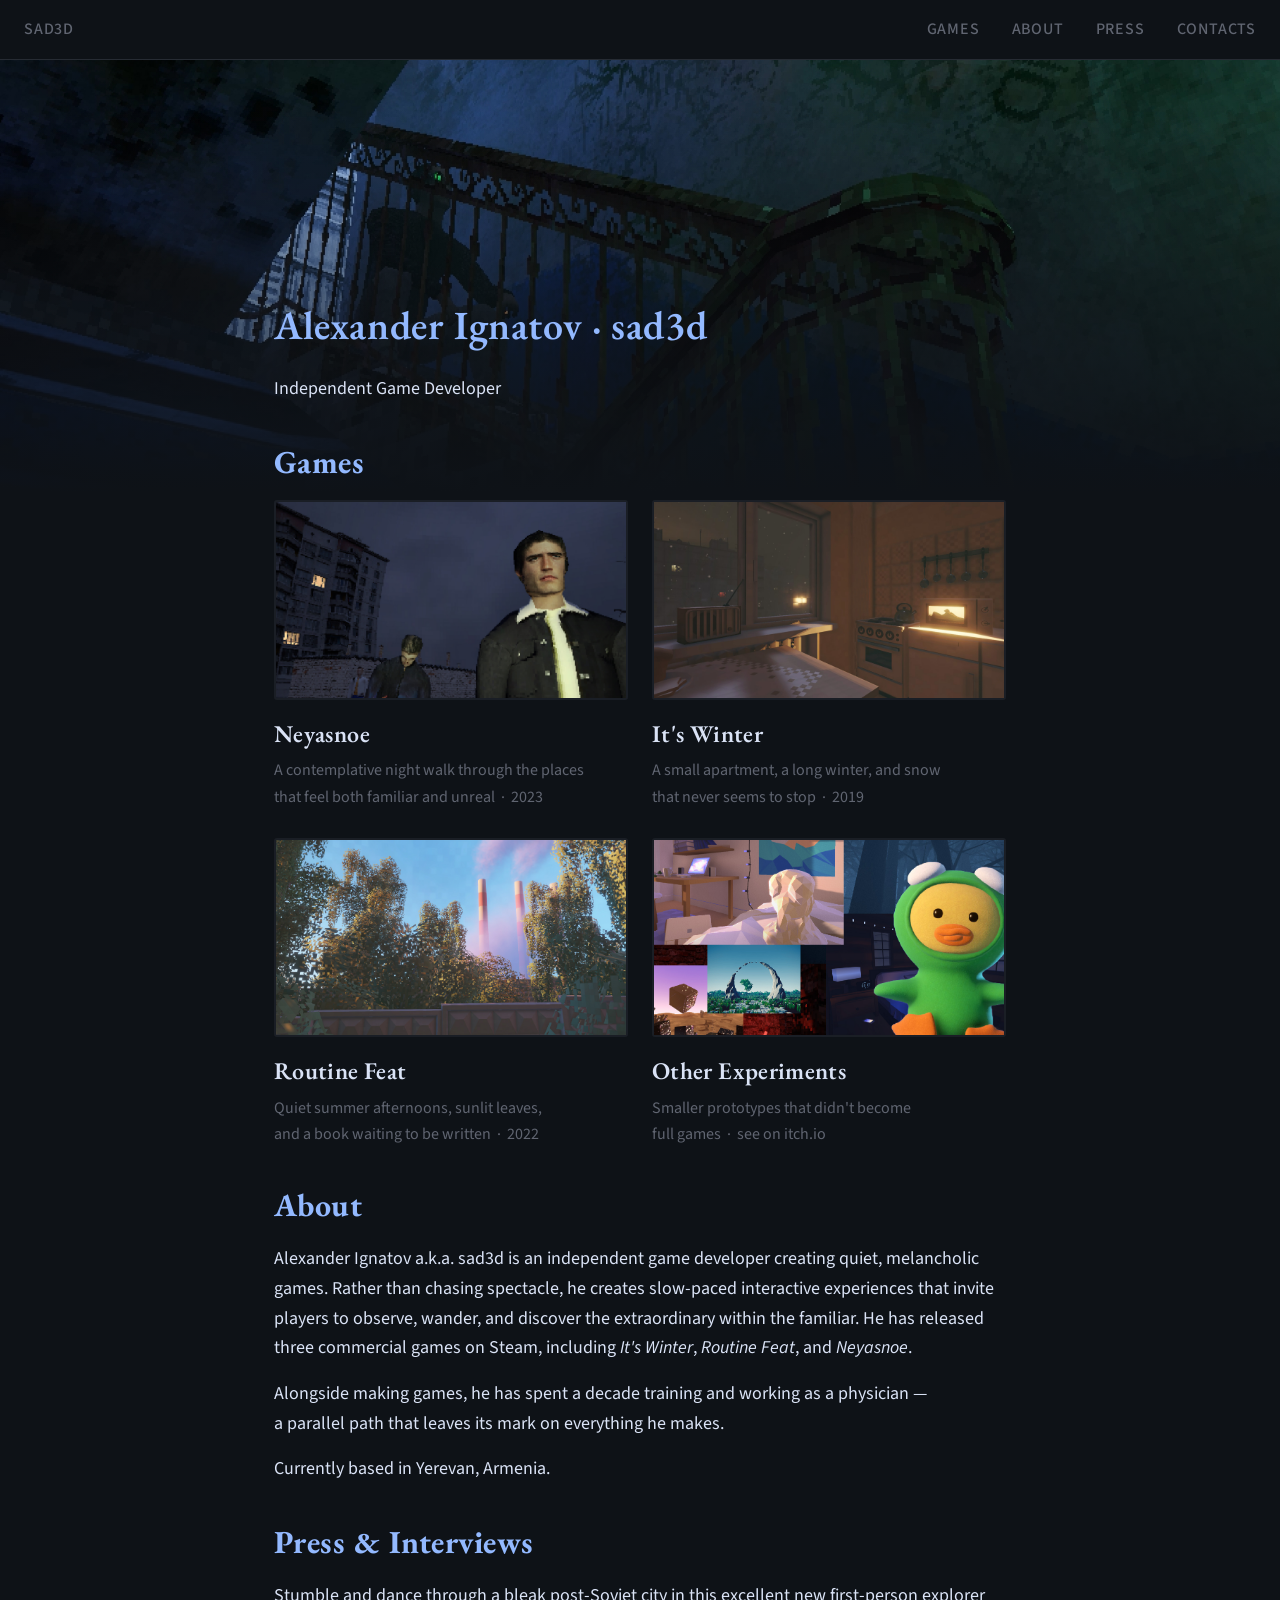
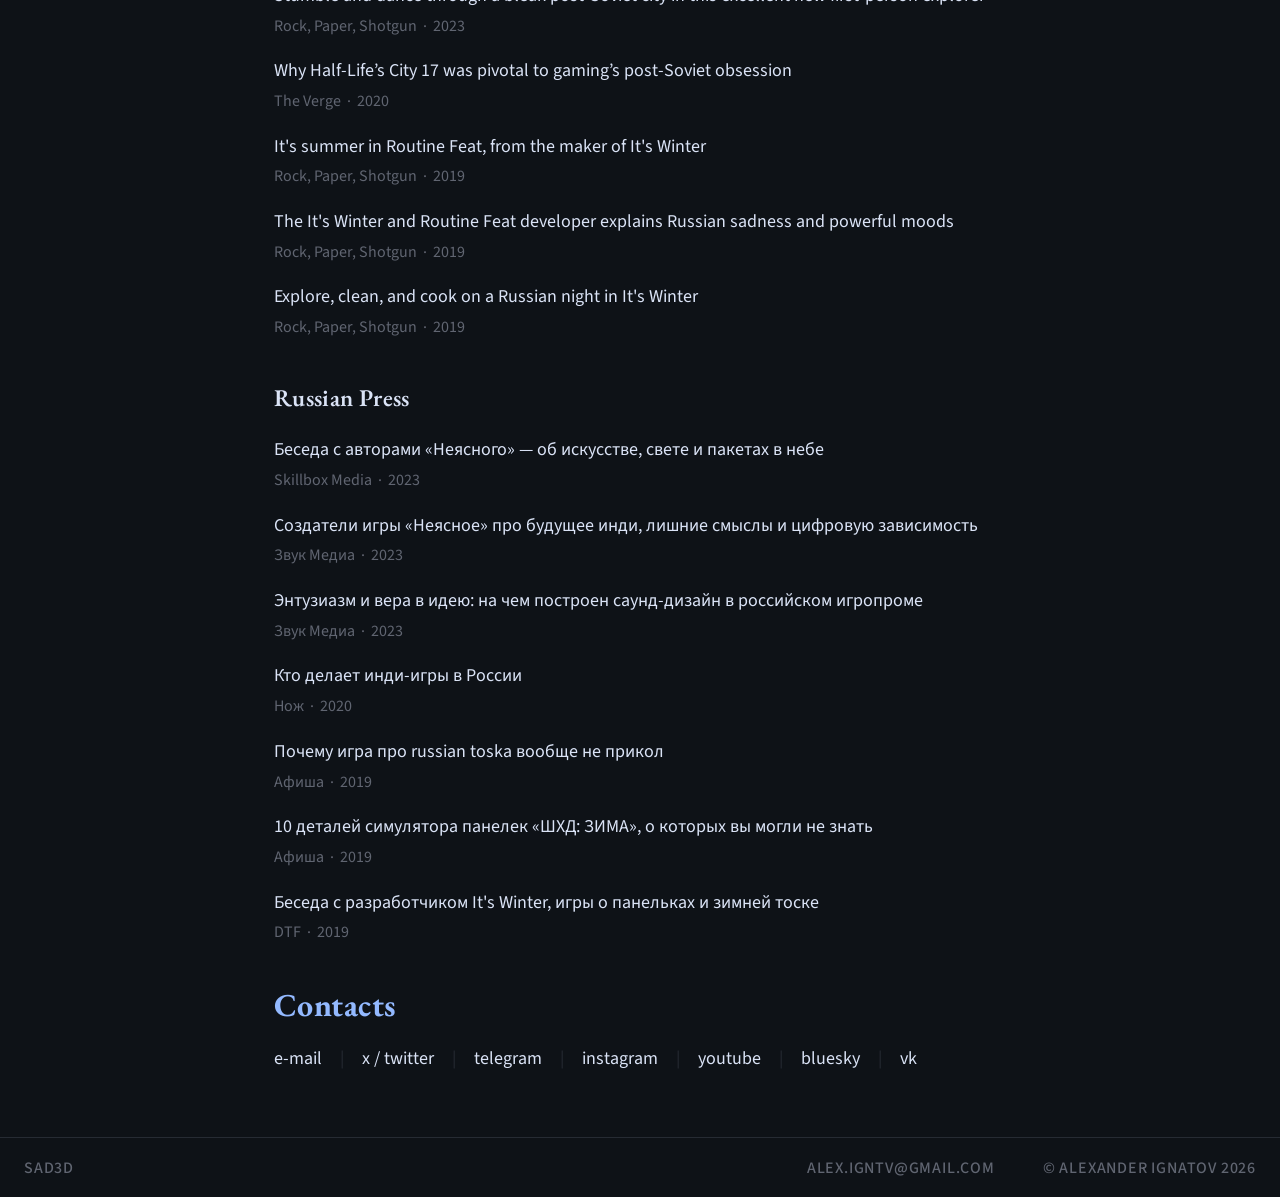
==== index.html @ 2f280f44 "more meta" ====
<!DOCTYPE html>
<html lang="en">
<head>

<meta charset="UTF-8">
<meta name="viewport" content="width=device-width, initial-scale=1.0">
<meta name="description" content="Alexander Ignatov (sad3d) — independent game developer creating atmospheric, low-poly games. It's Winter, Routine Feat, Neyasnoe.">

<meta name="apple-mobile-web-app-title" content="sad3d" />

<meta property="og:type" content="website">
<meta property="og:url" content="https://sad3d.github.io/">
<meta property="og:title" content="Alexander Ignatov — sad3d">
<meta property="og:description" content="Independent game developer">
<meta property="og:image" content="https://sad3d.github.io/assets/og-preview-main.jpg">

<meta name="twitter:card" content="summary_large_image">
<meta name="twitter:title" content="Alexander Ignatov — sad3d">
<meta name="twitter:description" content="Independent game developer">
<meta name="twitter:image" content="https://sad3d.github.io/assets/og-preview-main.jpg">

<title>sad3d</title>

<link rel="preconnect" href="https://fonts.googleapis.com">
<link rel="preconnect" href="https://fonts.gstatic.com" crossorigin>
<link href="https://fonts.googleapis.com/css2?family=PT+Serif:ital,wght@0,400;0,700;1,400&family=Inter:wght@400;500;600&family=EB+Garamond:ital,wght@0,400..800;1,400..800&family=Source+Sans+3:ital,wght@0,200..900;1,200..900&display=swap" rel="stylesheet">
<link rel="icon" type="image/png" href="assets/favicon-96x96.png" sizes="96x96" />
<link rel="icon" type="image/svg+xml" href="assets/favicon.svg" />
<link rel="shortcut icon" href="assets/favicon.ico" />
<link rel="apple-touch-icon" sizes="180x180" href="assets/apple-touch-icon.png" />
<link rel="manifest" href="assets/site.webmanifest" />

<style>
  :root {
    --bg: #0e1217;
    --bg-elevated: #1a1e25;
    --text: #dae3f6;
    --text-muted: #606571;
    --accent: #93b9ff;
    --line: #262b33;
    --header-h: 60px;
  }

  * { box-sizing: border-box; margin: 0; padding: 0; }
  html { scroll-behavior: smooth; }

  body {
    background: var(--bg);
    color: var(--text);
    font-family: 'Source Sans 3', sans-serif;
    font-size: 18px;
    font-weight: 400;
    line-height: 1.65;
    -webkit-font-smoothing: antialiased;
    padding-top: var(--header-h);
  }

  .wrap {
    max-width: 780px;
    margin: 0 auto;
    padding: 0 24px;
  }

  .desktop-only {
    display: inline;
  }

  #page-loader {
    position: fixed;
    inset: 0;
    background: var(--bg);
    z-index: 999;
    transition: opacity 0.3s ease;
    display: flex;
    align-items: center;
    justify-content: center;
  }

  #page-loader.hidden {
    opacity: 0;
    pointer-events: none;
  }

  .loader-text {
    font-family: -apple-system, BlinkMacSystemFont, "Segoe UI", sans-serif;
    font-weight: 600;
    font-size: 16px;
    letter-spacing: 0.05em;
    text-transform: uppercase;
    color: var(--text-muted);
  }

  .caps-link {
    font-family: 'Source Sans 3', sans-serif;
    font-weight: 500;
    font-size: 16px;
    letter-spacing: 0.05em;
    text-transform: uppercase;
    color: var(--text-muted);
    text-decoration: none;
    transition: color 0.2s ease;
  }

  .caps-text {
    font-family: 'Source Sans 3', sans-serif;
    font-weight: 500;
    font-size: 16px;
    letter-spacing: 0.05em;
    text-transform: uppercase;
    color: var(--text-muted);
    text-decoration: none;
  }

  .caps-link:hover { color: var(--accent); }

  /*Header*/
  .site-header {
    position: fixed;
    top: 0;
    left: 0;
    right: 0;
    height: var(--header-h);
    background: var(--bg);
    border-bottom: 1px solid var(--line);
    z-index: 100;
  }

  .header-row {
    height: 100%;
    display: flex;
    justify-content: space-between;
    align-items: center;
    padding: 0 24px;
  }

  nav { display: flex; gap: 32px; }

  .cover {
    position: relative;
    width: 100%;
    height: 48vh;
    min-height: 320px;
    max-height: 480px;
    overflow: hidden;
    background: var(--bg-elevated);
  }

  .cover::after {
    content: "";
    position: absolute;
    inset: 0;
    background: linear-gradient(180deg, transparent 0%, transparent 10%, var(--bg) 100%);
    pointer-events: none;
  }

  .cover-slide {
    position: absolute;
    inset: 0;
    opacity: 0;
    transition: opacity 1.2s ease;
  }

  .cover-slide.active { opacity: 1; }

  .cover-slide img,
  .cover-slide video {
    width: 100%;
    height: 100%;
    object-fit: cover;
    display: block;
  }

  .intro {
    /*padding: 48px 24px 0px;*/
    margin-top: -200px;
    position: relative;
    z-index: 2;
  }

  .intro h1 {
    color: var(--accent);
    font-family: 'EB Garamond', serif;
    font-weight: 600;
    font-size: 40px;
    font-style: normal;
    letter-spacing: 0.015em;
    margin-bottom: 16px;
  }

  .intro .handle {
    color: var(--accent);
    font-size: 24px;
    font-weight: 700;
    margin-bottom: 12px;
    text-transform: uppercase;
  }

  .intro .role {
    color: var(--text);
    font-size: 18px;
  }

  /* sections */
  section { padding: 140px 24px; }
  section { scroll-margin-top: calc(var(--header-h) + 24px); }
  section > .wrap { padding: 0;}

  h2 {
    font-family: 'EB Garamond', serif;
    font-weight: 700;
    font-size: 32px;
    letter-spacing: 0.015em;
    color: var(--accent);
    margin-top: 32px;
    margin-bottom: 12px;
    position: relative;
    z-index: 2;
    /*text-transform: uppercase;*/
  }

  /* games grid */
  .games-grid {
    display: grid;
    grid-template-columns: repeat(auto-fit, minmax(240px, 1fr));
    gap: 28px 24px;
  }

  .game-card { display: block; text-decoration: none; color: var(--text); }

  .game-thumb {
    width: 100%;
    aspect-ratio: 16 / 9;
    background: var(--bg-elevated);
    border-radius: 3px;
    overflow: hidden;
    display: flex;
    align-items: center;
    justify-content: center;
    text-align: center;
    padding: 2px;
  }

  .game-thumb img {
    width: 100%;
    height: 100%;
    object-fit: cover;

    filter: brightness(1);
    transition: filter 0.35s ease;
  }

  .game-card:hover .game-thumb img {
    filter: brightness(1.2);
  }

  .game-thumb span {
    font-family: 'EB Garamond', serif;
    font-weight: 600;
    font-size: 24px;
    color: var(--text-muted);
  }

  .game-card h3 {
    font-family: 'EB Garamond', serif;
    font-weight: 600;
    letter-spacing: 0.015em;
    font-size: 24px;
    margin-top: 14px;
    transition: color 0.2s ease;
  }

  .game-card:hover h3 {
    color: var(--accent);
  }

  .game-card.neyasnoe:hover h3 {
    color: #93b9ff;
  }

  .game-card.its-winter:hover h3 {
    color: #ffdfa0;
  }

  .game-card.routine-feat:hover h3 {
    color: #d5a9ff;
  }

  .game-card.other-experiments:hover h3 {
    color: #b2ffc2;
  }

  .game-card p {
    font-size: 16px;
    color: var(--text-muted);
    margin-top: 4px;
  }

  /*Press and Interviews*/
  .press-text p {
    font-size: 18px;
    margin-bottom: 16px;
    color: var(--text);
  }

  .press-text a {
    color: var(--text);
    text-decoration: none;
    transition: color 0.2s ease;
  }

  .press-text a:hover {
    color: var(--accent);
  }

  .press-source {
    color: var(--text-muted);
    font-size: 16px;
  }

  .press-subheading {
    font-family: 'EB Garamond', serif;
    font-weight: 600;
    letter-spacing: 0.015em;
    font-size: 24px;
    margin: 36px 0 18px;
    transition: color 0.2s ease;
  }

  /*About Sashenka*/
  .about-text p {
    font-size: 18px;
    margin-bottom: 16px;
    color: var(--text);
  }

  .about-text p:last-child, .press-text p:last-child { margin-bottom: 0; }

  /*Contacts*/
  .contacts-row {
    display: flex;
    flex-wrap: wrap;
    gap: 0 18px;
    margin-top: 8px;
  }

  .contacts-row a {
    font-size: 18px;
    color: var(--text);
    text-decoration: none;
    padding: 0;
  }

  .contacts-row a:hover {
    color: var(--accent);
  }

  .contacts-row a:not(:last-child)::after {
    content: "|";
    margin-left: 18px;
    color: var(--line);
  }

  .email-line { color: var(--text-muted); }
  .email-line a { color: var(--text); text-decoration: none; }
  .email-line a:hover { color: var(--accent); }

  section:last-of-type { padding-bottom: 64px; }

  /*Footer*/
  footer {
    height: var(--header-h);
    border-top: 1px solid var(--line);
  }

  .footer-row {
    height: 100%;
    display: flex;
    justify-content: space-between;
    align-items: center;
    padding: 0 24px;
  }

  .footer-right { display: flex; align-items: center; gap: 48px; }

  /*For Mobile*/
  @media (max-width: 768px) {
  :root { --header-h: 104px; }

  .cover {
    height: 16vh;
    min-height: 240px;
    max-height: 320px;
  }

  .header-row {
    flex-direction: column;
    justify-content: center;
    gap: 8px;
    padding: 12px 18px;
  }

  .intro h1 {
    font-size: 32px;
  }

  nav {
    flex-wrap: wrap;
    justify-content: center;
    gap: 10px 16px;
  }

  section { padding: 90px 18px; }
  section:last-of-type { padding-bottom: 100px; }
  .intro { padding: 40px 18px 16px; }

  footer { height: auto; }

  .footer-row {
    flex-direction: column;
    gap: 10px;
    padding: 18px;
  }

  .footer-right { flex-direction: column; gap: 8px; }

  .desktop-only {
    display: none;
  }

  }
  
</style>
</head>
<body id="top">

<div id="page-loader">
  <span class="loader-text">Loading<span id="loader-dots"></span></span>
</div>

<header class="site-header">
  <div class="header-row">
    <a class="caps-link" href="#top">sad3d</a>
    <nav>
      <a class="caps-link" href="#games">Games</a>
      <a class="caps-link" href="#about">About</a>
      <a class="caps-link" href="#press">Press</a>
      <a class="caps-link" href="#contacts">Contacts</a>
    </nav>
  </div>
</header>

<div class="cover" id="cover">
<!--
  <div class="cover-slide active"><img src="assets/cover-1.jpg" alt=""></div>
  <div class="cover-slide"><img src="assets/cover-2.jpg" alt=""></div>
  <div class="cover-slide"><img src="assets/cover-3.jpg" alt=""></div>
-->
  <div class="cover-slide active">
    <video autoplay muted loop playsinline poster="assets/neyasnoe-bg-poster.jpg">
      <source src="assets/neyasnoe-bg.mp4" type="video/mp4">
    </video>
  </div>
 
</div>

<div class="wrap intro">
  <h1>Alexander Ignatov · sad3d</h1>
  <!-- <p class="handle">sad3d</p> -->
  <p class="role">Independent Game Developer</p>
</div>

<section id="games" class="wrap">
  <h2>Games</h2>
  <div class="games-grid">

    <a class="game-card neyasnoe" href="https://store.steampowered.com/app/2435180/Neyasnoe/" target="_blank">
      <div class="game-thumb">
        <img src="assets/neyasnoe-card.jpg" alt="Neyasnoe">
      </div>
      <h3>Neyasnoe</h3>
      <p>A contemplative night walk through the places <br class="desktop-only"> that feel both familiar and unreal  ·  2023</p>
    </a>

    <a class="game-card its-winter" href="https://store.steampowered.com/app/1003360/SHXD_ZIMA__ITS_WINTER/" target="_blank">
      <div class="game-thumb">
        <img src="assets/its-winter-card-2.jpg" alt="It's Winter">
      </div>
      <h3>It's Winter</h3>
      <p>A small apartment, a long winter, and snow <br class="desktop-only"> that never seems to stop  ·  2019</p>
    </a>

    <a class="game-card routine-feat" href="https://store.steampowered.com/app/1901780/Bytovoj_podvig_Routine_Feat/" target="_blank">
      <div class="game-thumb">
        <img src="assets/routine-feat-card.jpg" alt="Routine Feat">
      </div>
      <h3>Routine Feat</h3>
      <p>Quiet summer afternoons, sunlit leaves, <br class="desktop-only"> and a book waiting to be written  ·  2022</p>
    </a>

    <a class="game-card other-experiments" href="https://sad3d.itch.io/" target="_blank">
      <div class="game-thumb">
          <img src="assets/other-experiments-card.jpg" alt="Other Experiments">
      </div>
      <h3>Other Experiments</h3>
      <p>Smaller prototypes that didn't become <br class="desktop-only"> full games  ·  see on itch.io</p>
    </a>

  </div>
</section>

<section id="about" class="wrap">
  <h2>About</h2>
  <div class="about-text">
    <p>Alexander Ignatov a.k.a. sad3d is an independent game developer creating quiet, melancholic games. Rather than chasing spectacle, he creates slow-paced interactive experiences that invite players to observe, wander, and discover the extraordinary within the familiar. He has released three commercial games on Steam, including <em>It's Winter</em>, <em>Routine Feat</em>, and <em>Neyasnoe</em>.</p>
    <p>Alongside making games, he has spent a decade training and working as a physician — <br class="desktop-only"> a parallel path that leaves its mark on everything he makes.</p>
    <p>Currently based in Yerevan, Armenia.</p>
  </div>
</section>

<section id="press" class="wrap">
  <h2>Press & Interviews</h2>
  <div class="press-text">
    
    <p>
      <a href="https://www.rockpapershotgun.com/stumble-and-dance-through-a-bleak-post-soviet-city-in-this-excellent-new-first-person-explorer" target="_blank">
        Stumble and dance through a bleak post-Soviet city in this excellent new first-person explorer
      </a><br>
      <span class="press-source">Rock, Paper, Shotgun  ·  2023</span>
    </p>

    <p>
      <a href="https://www.theverge.com/2020/3/25/21190794/half-life-alyx-city-17-post-soviet-architecture-gaming" target="_blank">
        Why Half-Life’s City 17 was pivotal to gaming’s post-Soviet obsession
      </a><br>
      <span class="press-source">The Verge  ·  2020</span>
    </p>

    <p>
      <a href="https://www.rockpapershotgun.com/its-summer-in-routine-feat-from-the-maker-of-its-winter" target="_blank">
        It's summer in Routine Feat, from the maker of It's Winter
      </a><br>
      <span class="press-source">Rock, Paper, Shotgun  ·  2019</span>
    </p>

    <p>
      <a href="https://www.rockpapershotgun.com/the-its-winter-and-routine-feat-developer-explains-russian-sadness-and-powerful-moods" target="_blank">
        The It's Winter and Routine Feat developer explains Russian sadness and powerful moods
      </a><br>
      <span class="press-source">Rock, Paper, Shotgun  ·  2019</span>
    </p>

    <p>
      <a href="https://www.rockpapershotgun.com/its-winter-russian-apartment-game" target="_blank">
        Explore, clean, and cook on a Russian night in It's Winter
      </a><br>
      <span class="press-source">Rock, Paper, Shotgun  ·  2019</span>
    </p>

    <!-- <p>
      <a href="https://www.killscreen.com/live-life-lonely-introvert-hikikimori-simulator/" target="_blank">
        Live the life of a lonely introvert in a hikikimori simulator
      </a><br>
      <span class="press-source">Killscreen  ·  2016</span>
    </p> -->

    <h3 class="press-subheading">Russian Press</h3>

    <p>
      <a href="https://skillbox.ru/media/gamedev/pryamoy-udar-v-serdtse-beseda-s-avtorami-neyasnogo-ob-iskusstve-svete-i-paketakh-v-nebe/" target="_blank">
        Беседа с авторами «Неясного» — об искусстве, свете и пакетах в небе
      </a><br>
      <span class="press-source">Skillbox Media  ·  2023</span>
    </p>

    <p>
      <a href="https://go.zvuk.com/interview/ne-nado-uglublyatsya-sozdateli-igry-neyasnoe-pro-budushee-indi-lishnie-smysly-i-cifrovuyu-zavisimost.htm" target="_blank">
        Создатели игры «Неясное» про будущее инди, лишние смыслы и цифровую зависимость
      </a><br>
      <span class="press-source">Звук Медиа  ·  2023</span>
    </p>

    <p>
      <a href="https://go.zvuk.com/stati/entuziazm-i-vera-v-ideyu-na-chem-postroen-saund-dizain-v-rossiiskom-igroprome.htm" target="_blank">
        Энтузиазм и вера в идею: на чем построен саунд-дизайн в российском игропроме
      </a><br>
      <span class="press-source">Звук Медиа  ·  2023</span>
    </p>

    <p>
      <a href="https://knife.media/russian-indie-devs/" target="_blank">
        Кто делает инди-игры в России
      </a><br>
      <span class="press-source">Нож  ·  2020</span>
    </p>

    <p>
      <a href="https://daily.afisha.ru/culture/11588-pochemu-igra-pro-russian-toska-voobsche-ne-prikol/" target="_blank">
        Почему игра про russian toska вообще не прикол
      </a><br>
      <span class="press-source">Афиша  ·  2019</span>
    </p>

    <p>
      <a href="https://daily.afisha.ru/culture/11503-iz-chego-sostoit-mir-panelnogo-doma-obyasnyayut-sozdateli-igry-shhd-zima/" target="_blank">
        10 деталей симулятора панелек «ШХД: ЗИМА», о которых вы могли не знать
      </a><br>
      <span class="press-source">Афиша  ·  2019</span>
    </p>

    <p>
      <a href="https://dtf.ru/indie/42841-grustinka-po-cene-pivasa-v-bare-beseda-s-razrabotchikom-its-winter-igry-o-panelkah-i-zimnei-toske" target="_blank">
        Беседа с разработчиком It's Winter, игры о панельках и зимней тоске
      </a><br>
      <span class="press-source">DTF  ·  2019</span>
    </p>

  </div>
</section>

<section id="contacts" class="wrap">
  <h2>Contacts</h2>
  <!-- <p class="email-line">e-mail: <a href="mailto:alex.igntv@gmail.com">alex.igntv@gmail.com</a></p> -->
  <div class="contacts-row">
    <a href="mailto:alex.igntv@gmail.com">e-mail</a>
    <a href="http://x.com/alex_igntv" target="_blank">x / twitter</a>
    <a href="http://t.me/sad3d" target="_blank">telegram</a>
    <a href="http://instagram.com/sad3d" target="_blank">instagram</a>
    <a href="https://www.youtube.com/c/sad3d" target="_blank">youtube</a>
    <a href="https://bsky.app/profile/sad3d.bsky.social" target="_blank">bluesky</a>
    <a href="https://vk.com/sad3d" target="_blank">vk</a>
  </div>
</section>

<footer>
  <div class="footer-row">
    <a class="caps-link" href="#top">sad3d</a>
    <div class="footer-right">
      <!-- <a
        class="caps-link"
        href="files/alexander-ignatov-cv.pdf"
        download="Alexander Ignatov CV.pdf"
        target="_blank">
        Download CV
      </a> -->
      <a class="caps-link" href="mailto:alex.igntv@gmail.com">alex.igntv@gmail.com</a>
      <span class="caps-text" style="cursor:default;">© Alexander Ignatov 2026</span>
    </div>
  </div>
</footer>

<script>
  (function () {
    var cover = document.getElementById('cover');
    var slides = cover.querySelectorAll('.cover-slide');
    if (slides.length <= 1) return;
    var i = 0;
    setInterval(function () {
      slides[i].classList.remove('active');
      i = (i + 1) % slides.length;
      slides[i].classList.add('active');
    }, 5000);
  })();

  (function () {
    var loader = document.getElementById('page-loader');
    var MAX_WAIT = 3000; // на случай, если что-то реально зависнет

    function allImagesLoaded() {
      var imgs = Array.from(document.querySelectorAll('img'));
      return Promise.all(imgs.map(function (img) {
        if (img.complete) return Promise.resolve();
        return new Promise(function (resolve) {
          img.addEventListener('load', resolve);
          img.addEventListener('error', resolve); // битая картинка не должна вешать загрузку навсегда
        });
      }));
    }

    var ready = Promise.all([
      document.fonts ? document.fonts.ready : Promise.resolve(),
      allImagesLoaded()
    ]);

    var timeout = new Promise(function (resolve) { setTimeout(resolve, MAX_WAIT); });
    var dotsEl = document.getElementById('loader-dots');
    var dotsInterval = setInterval(function () {
      dotsEl.textContent = dotsEl.textContent.length >= 3 ? '' : dotsEl.textContent + '.';
    }, 400);

    Promise.race([ready, timeout]).then(function () {
      loader.classList.add('hidden');
      clearInterval(dotsInterval);
    });
  })();
</script>

</body>
</html>
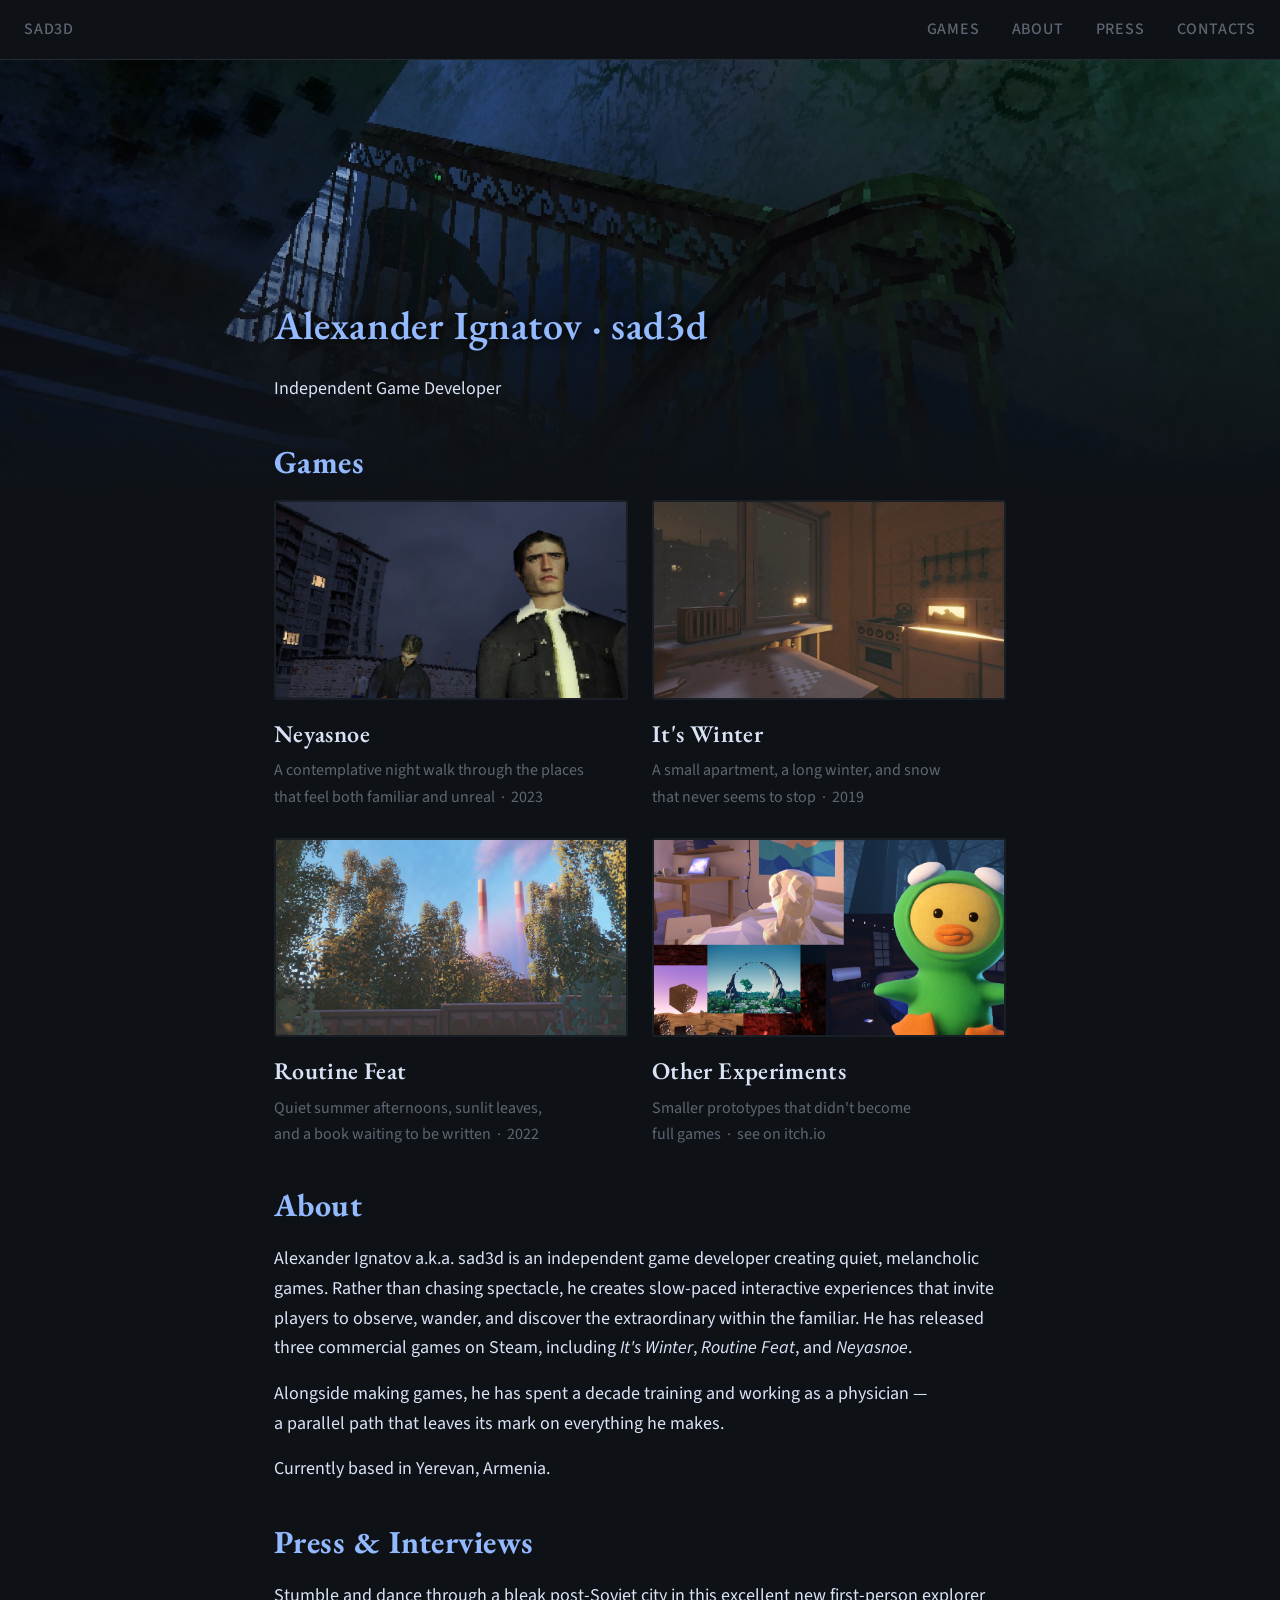
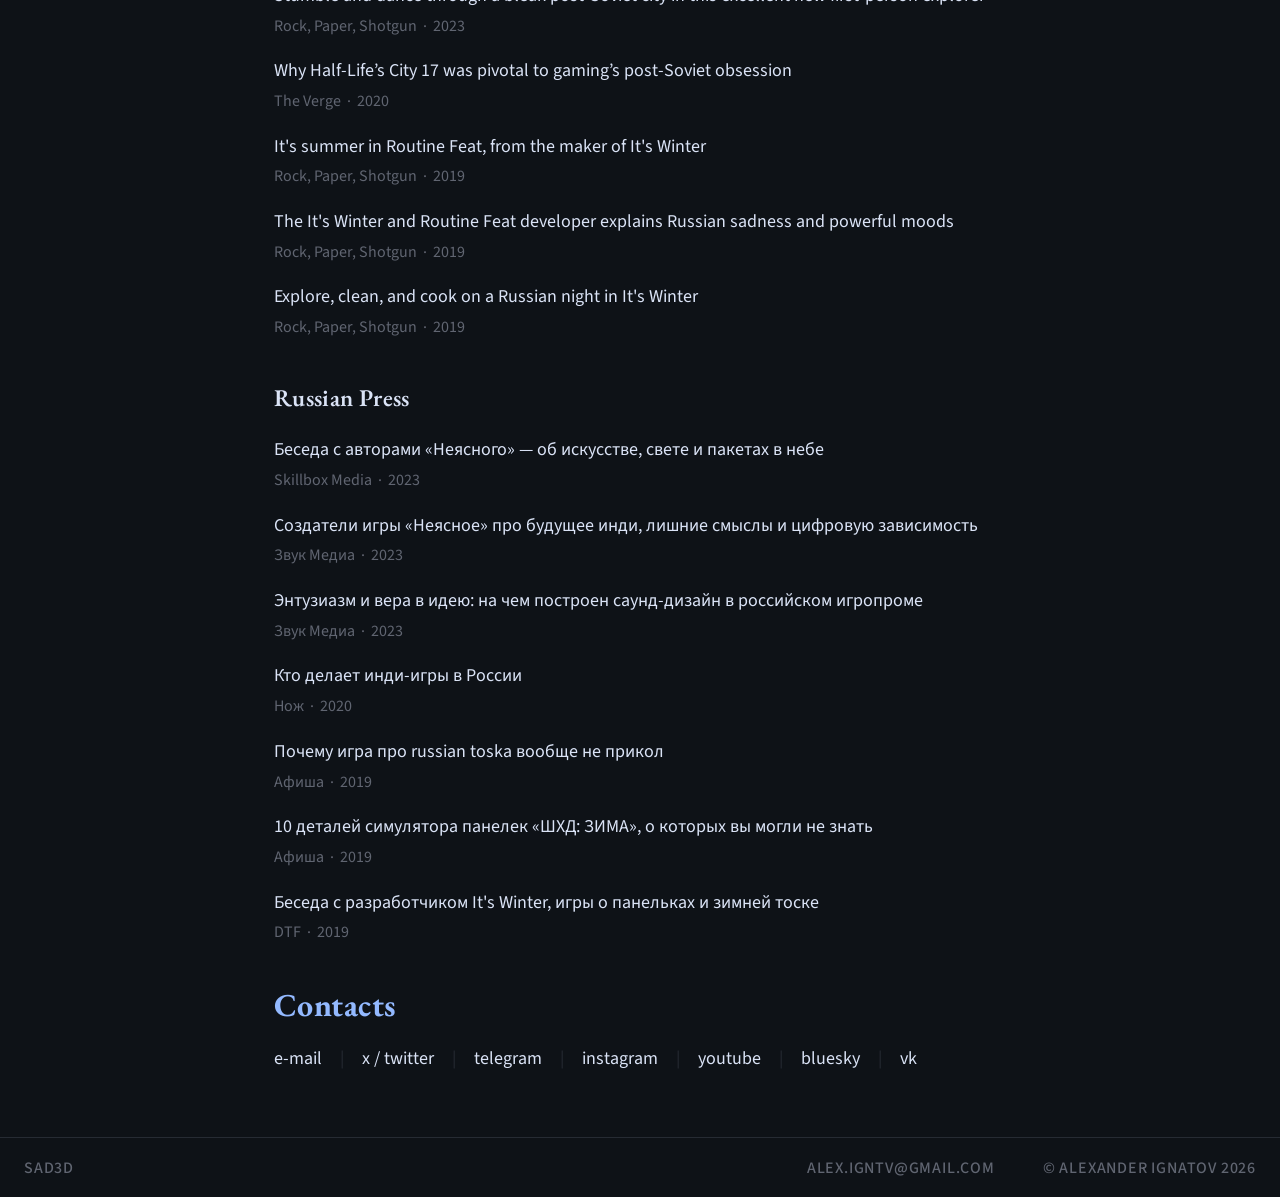
==== commit 83d89116: "text shadow" ====
--- a/index.html
+++ b/index.html
@@ -185,6 +185,7 @@
     font-style: normal;
     letter-spacing: 0.015em;
     margin-bottom: 16px;
+    text-shadow: 2px 2px 8px rgba(0, 0, 0, 0.8);
   }
 
   .intro .handle {
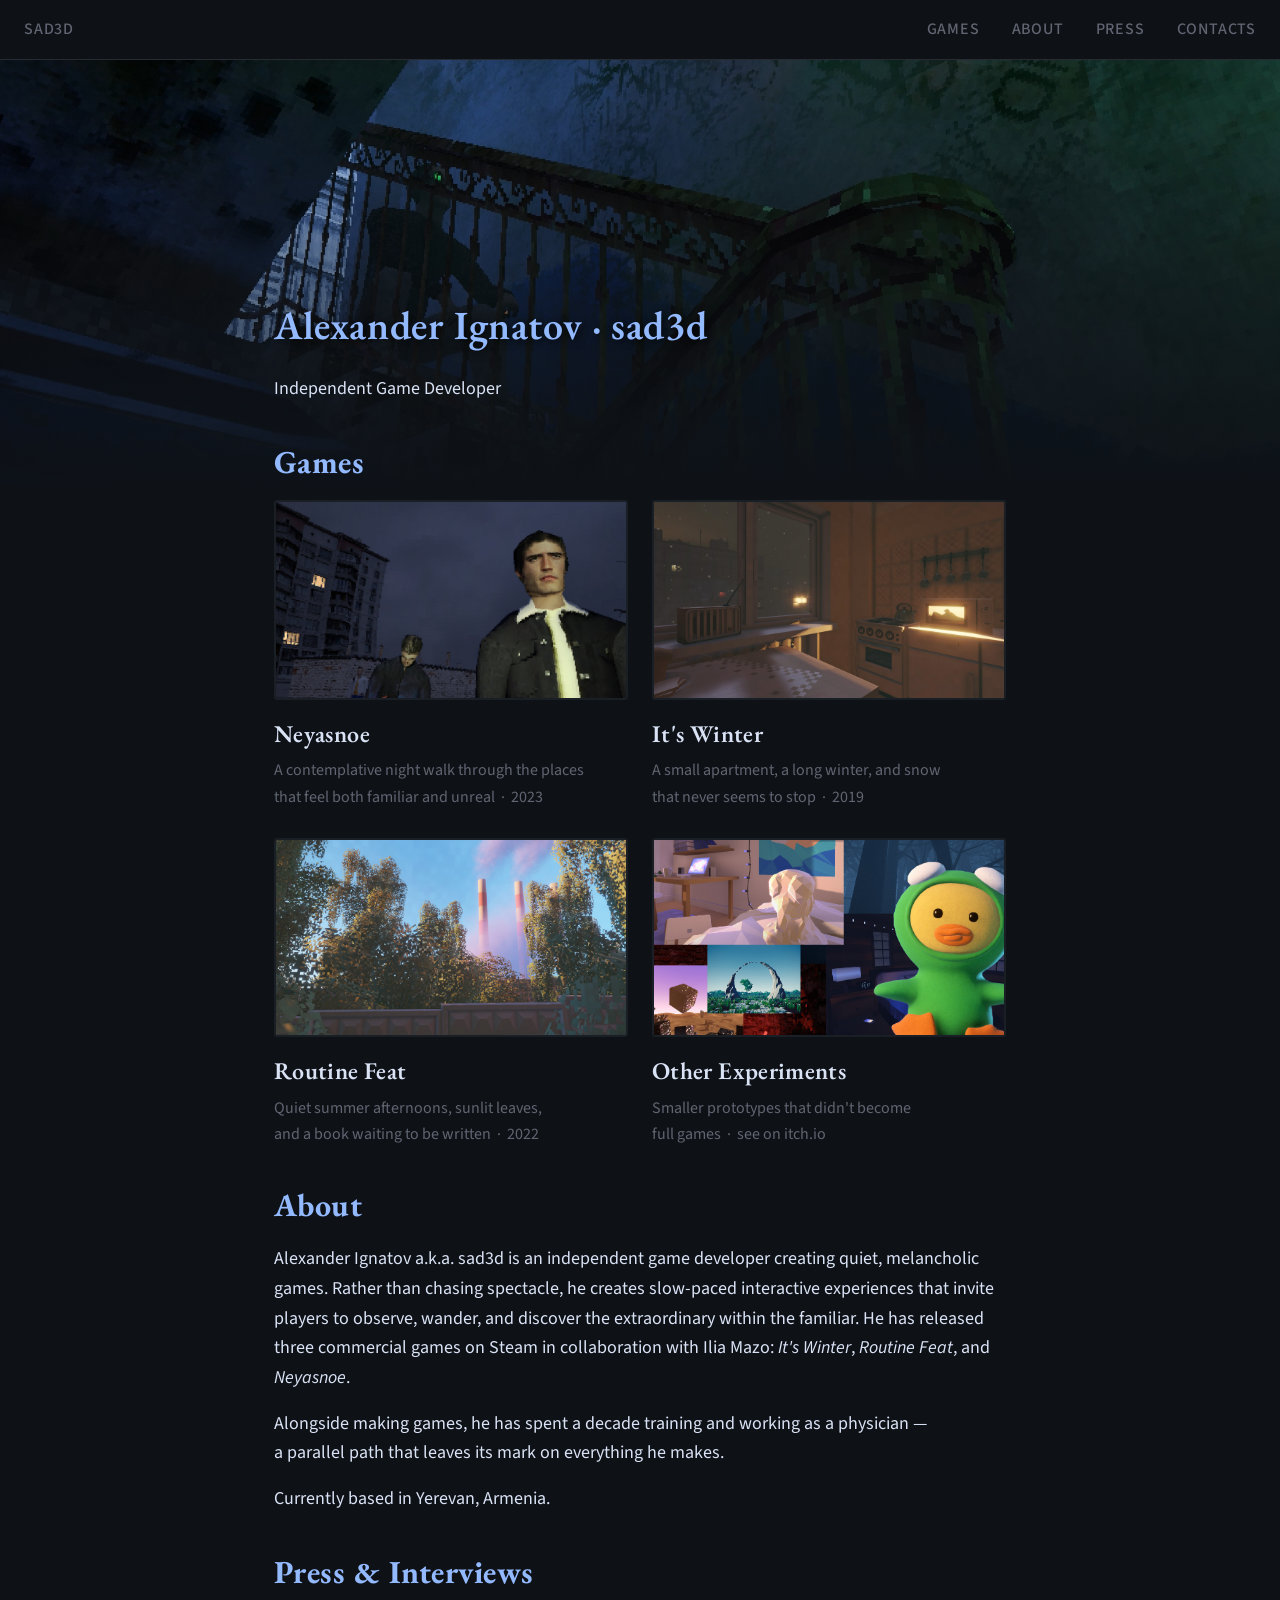
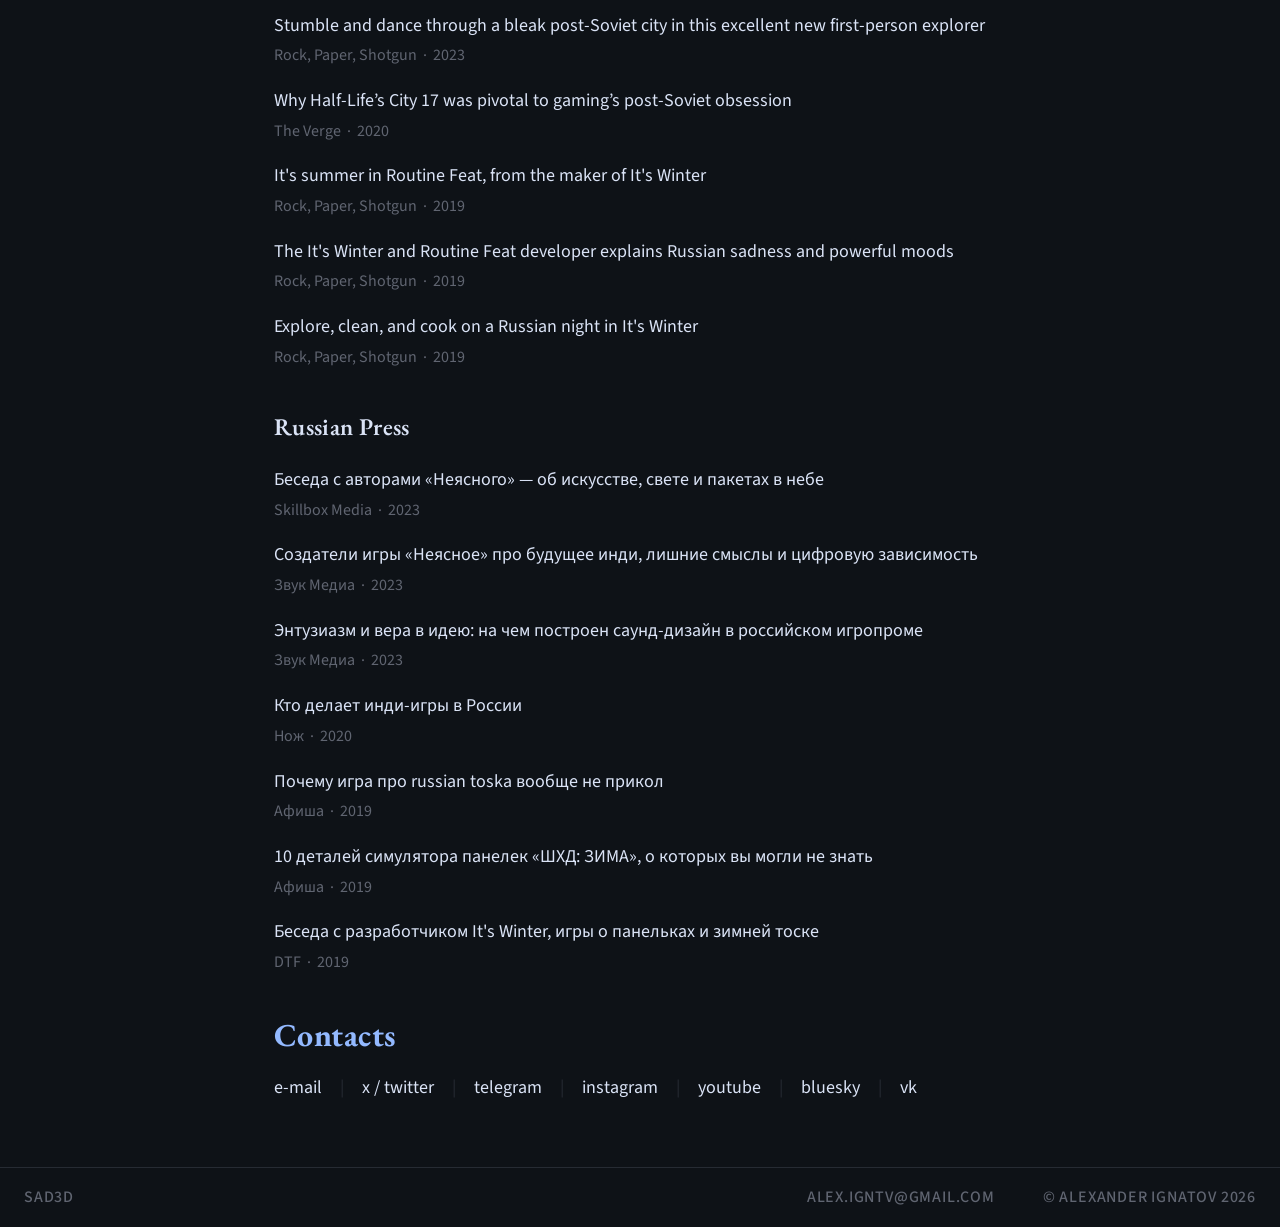
==== commit b8bc1383: "Update index.html" ====
--- a/index.html
+++ b/index.html
@@ -4,20 +4,28 @@
 
 <meta charset="UTF-8">
 <meta name="viewport" content="width=device-width, initial-scale=1.0">
-<meta name="description" content="Alexander Ignatov (sad3d) — independent game developer creating atmospheric, low-poly games. It's Winter, Routine Feat, Neyasnoe.">
+<meta name="description" content="Alexander Ignatov, also known as sad3d, is an independent game developer and creator of atmospheric games including It's Winter, Routine Feat, and Neyasnoe. Explore his games, projects, press coverage, interviews, and other creative work.">
+
+<meta name="author" content="Alexander Ignatov">
+<meta name="creator" content="Alexander Ignatov">
+
+<link rel="canonical" href="https://sad3d.github.io/">
 
 <meta name="apple-mobile-web-app-title" content="sad3d" />
 
 <meta property="og:type" content="website">
 <meta property="og:url" content="https://sad3d.github.io/">
-<meta property="og:title" content="Alexander Ignatov — sad3d">
-<meta property="og:description" content="Independent game developer">
+<meta property="og:title" content="Alexander Ignatov (sad3d) — Indie Game Developer">
+<meta property="og:description" content="Independent game developer and creator of atmospheric games, including It's Winter, Routine Feat, and Neyasnoe. Games, projects, press coverage, interviews, and more.">
 <meta property="og:image" content="https://sad3d.github.io/assets/og-preview-main.jpg">
+<meta property="og:image:alt" content="sad3d — indie game developer">
+<meta property="og:site_name" content="sad3d">
 
 <meta name="twitter:card" content="summary_large_image">
-<meta name="twitter:title" content="Alexander Ignatov — sad3d">
-<meta name="twitter:description" content="Independent game developer">
+<meta name="twitter:title" content="Alexander Ignatov (sad3d) — Indie Game Developer">
+<meta name="twitter:description" content="Independent game developer and creator of atmospheric games, including It's Winter, Routine Feat, and Neyasnoe. Games, projects, press coverage, interviews, and more.">
 <meta name="twitter:image" content="https://sad3d.github.io/assets/og-preview-main.jpg">
+<meta name="twitter:image:alt" content="sad3d — indie game developer">
 
 <title>sad3d</title>
 
@@ -29,6 +37,28 @@
 <link rel="shortcut icon" href="assets/favicon.ico" />
 <link rel="apple-touch-icon" sizes="180x180" href="assets/apple-touch-icon.png" />
 <link rel="manifest" href="assets/site.webmanifest" />
+
+<script type="application/ld+json">
+{
+  "@context": "https://schema.org",
+  "@type": "Person",
+  "@id": "https://sad3d.github.io/#person",
+  "name": "Alexander Ignatov",
+  "alternateName": "sad3d",
+  "url": "https://sad3d.github.io/",
+  "jobTitle": "Independent Game Developer",
+  "description": "Alexander Ignatov, also known as sad3d, is an independent game developer creating atmospheric games and other creative projects.",
+  "sameAs": [
+    "https://github.com/sad3d",
+    "https://x.com/alex_igntv",
+    "https://t.me/sad3d",
+    "https://www.instagram.com/sad3d/",
+    "https://www.youtube.com/c/sad3d",
+    "https://bsky.app/profile/sad3d.bsky.social",
+    "https://vk.com/sad3d"
+  ]
+}
+</script>
 
 <style>
   :root {
@@ -204,7 +234,6 @@
   /* sections */
   section { padding: 140px 24px; }
   section { scroll-margin-top: calc(var(--header-h) + 24px); }
-  section > .wrap { padding: 0;}
 
   h2 {
     font-family: 'EB Garamond', serif;
@@ -349,6 +378,7 @@
     color: var(--text);
     text-decoration: none;
     padding: 0;
+    transition: color 0.2s ease;
   }
 
   .contacts-row a:hover {
@@ -512,7 +542,7 @@
 <section id="about" class="wrap">
   <h2>About</h2>
   <div class="about-text">
-    <p>Alexander Ignatov a.k.a. sad3d is an independent game developer creating quiet, melancholic games. Rather than chasing spectacle, he creates slow-paced interactive experiences that invite players to observe, wander, and discover the extraordinary within the familiar. He has released three commercial games on Steam, including <em>It's Winter</em>, <em>Routine Feat</em>, and <em>Neyasnoe</em>.</p>
+    <p>Alexander Ignatov a.k.a. sad3d is an independent game developer creating quiet, melancholic games. Rather than chasing spectacle, he creates slow-paced interactive experiences that invite players to observe, wander, and discover the extraordinary within the familiar. He has released three commercial games on Steam in collaboration with Ilia Mazo: <em>It's Winter</em>, <em>Routine Feat</em>, and <em>Neyasnoe</em>.</p>
     <p>Alongside making games, he has spent a decade training and working as a physician — <br class="desktop-only"> a parallel path that leaves its mark on everything he makes.</p>
     <p>Currently based in Yerevan, Armenia.</p>
   </div>
@@ -623,9 +653,9 @@
   <!-- <p class="email-line">e-mail: <a href="mailto:alex.igntv@gmail.com">alex.igntv@gmail.com</a></p> -->
   <div class="contacts-row">
     <a href="mailto:alex.igntv@gmail.com">e-mail</a>
-    <a href="http://x.com/alex_igntv" target="_blank">x / twitter</a>
-    <a href="http://t.me/sad3d" target="_blank">telegram</a>
-    <a href="http://instagram.com/sad3d" target="_blank">instagram</a>
+    <a href="https://x.com/alex_igntv" target="_blank">x / twitter</a>
+    <a href="https://t.me/sad3d" target="_blank">telegram</a>
+    <a href="https://instagram.com/sad3d" target="_blank">instagram</a>
     <a href="https://www.youtube.com/c/sad3d" target="_blank">youtube</a>
     <a href="https://bsky.app/profile/sad3d.bsky.social" target="_blank">bluesky</a>
     <a href="https://vk.com/sad3d" target="_blank">vk</a>
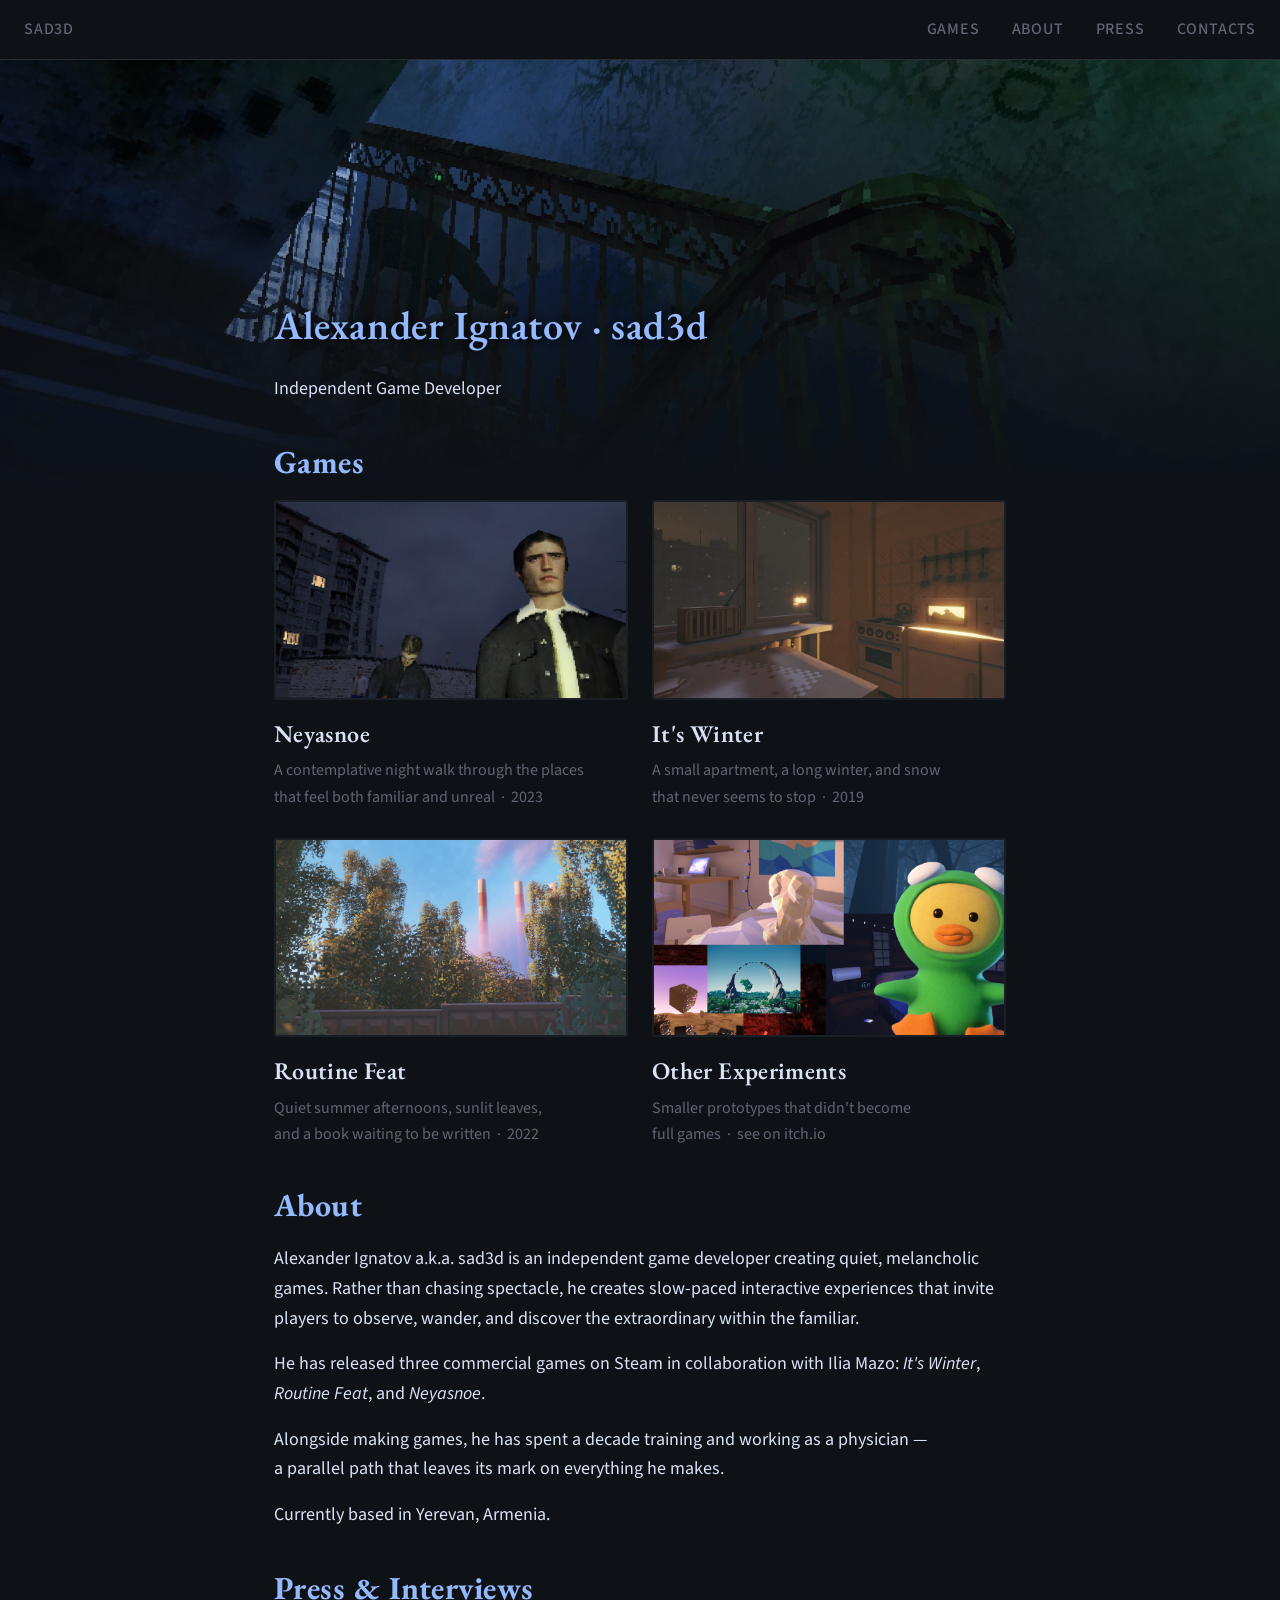
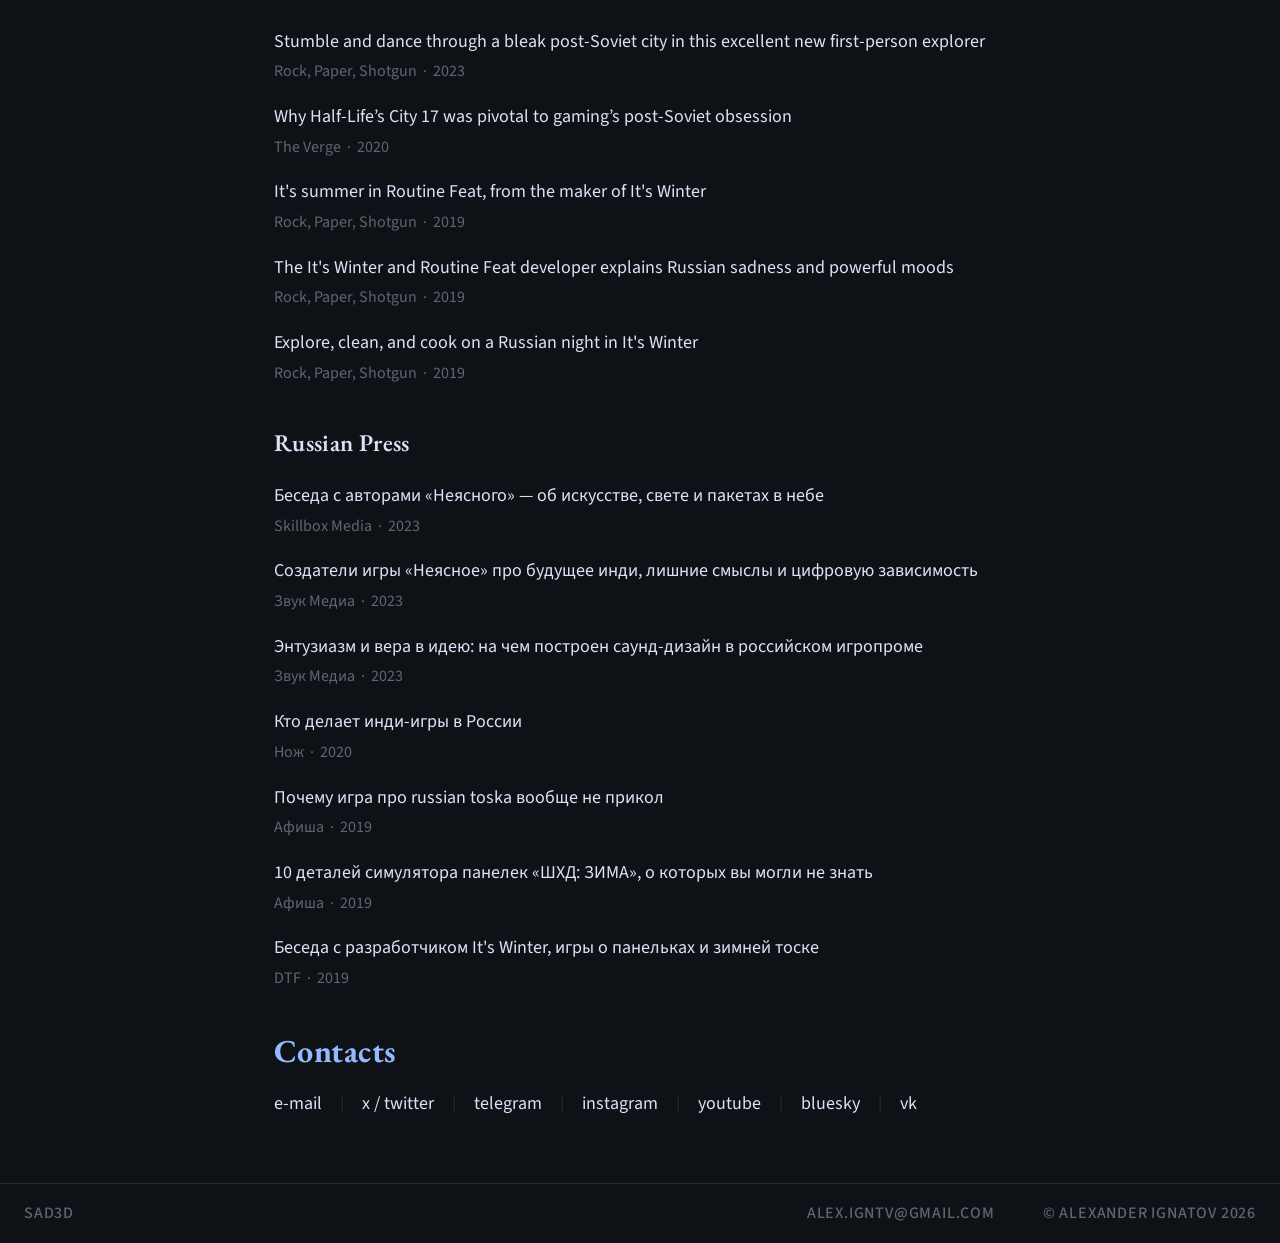
==== commit 5c893993: "new page for Neyasnoe" ====
--- a/index.html
+++ b/index.html
@@ -29,6 +29,7 @@
 
 <title>sad3d</title>
 
+<link rel="stylesheet" href="styles.css">
 <link rel="preconnect" href="https://fonts.googleapis.com">
 <link rel="preconnect" href="https://fonts.gstatic.com" crossorigin>
 <link href="https://fonts.googleapis.com/css2?family=PT+Serif:ital,wght@0,400;0,700;1,400&family=Inter:wght@400;500;600&family=EB+Garamond:ital,wght@0,400..800;1,400..800&family=Source+Sans+3:ital,wght@0,200..900;1,200..900&display=swap" rel="stylesheet">
@@ -59,409 +60,8 @@
   ]
 }
 </script>
-
-<style>
-  :root {
-    --bg: #0e1217;
-    --bg-elevated: #1a1e25;
-    --text: #dae3f6;
-    --text-muted: #606571;
-    --accent: #93b9ff;
-    --line: #262b33;
-    --header-h: 60px;
-  }
-
-  * { box-sizing: border-box; margin: 0; padding: 0; }
-  html { scroll-behavior: smooth; }
-
-  body {
-    background: var(--bg);
-    color: var(--text);
-    font-family: 'Source Sans 3', sans-serif;
-    font-size: 18px;
-    font-weight: 400;
-    line-height: 1.65;
-    -webkit-font-smoothing: antialiased;
-    padding-top: var(--header-h);
-  }
-
-  .wrap {
-    max-width: 780px;
-    margin: 0 auto;
-    padding: 0 24px;
-  }
-
-  .desktop-only {
-    display: inline;
-  }
-
-  #page-loader {
-    position: fixed;
-    inset: 0;
-    background: var(--bg);
-    z-index: 999;
-    transition: opacity 0.3s ease;
-    display: flex;
-    align-items: center;
-    justify-content: center;
-  }
-
-  #page-loader.hidden {
-    opacity: 0;
-    pointer-events: none;
-  }
-
-  .loader-text {
-    font-family: -apple-system, BlinkMacSystemFont, "Segoe UI", sans-serif;
-    font-weight: 600;
-    font-size: 16px;
-    letter-spacing: 0.05em;
-    text-transform: uppercase;
-    color: var(--text-muted);
-  }
-
-  .caps-link {
-    font-family: 'Source Sans 3', sans-serif;
-    font-weight: 500;
-    font-size: 16px;
-    letter-spacing: 0.05em;
-    text-transform: uppercase;
-    color: var(--text-muted);
-    text-decoration: none;
-    transition: color 0.2s ease;
-  }
-
-  .caps-text {
-    font-family: 'Source Sans 3', sans-serif;
-    font-weight: 500;
-    font-size: 16px;
-    letter-spacing: 0.05em;
-    text-transform: uppercase;
-    color: var(--text-muted);
-    text-decoration: none;
-  }
-
-  .caps-link:hover { color: var(--accent); }
-
-  /*Header*/
-  .site-header {
-    position: fixed;
-    top: 0;
-    left: 0;
-    right: 0;
-    height: var(--header-h);
-    background: var(--bg);
-    border-bottom: 1px solid var(--line);
-    z-index: 100;
-  }
-
-  .header-row {
-    height: 100%;
-    display: flex;
-    justify-content: space-between;
-    align-items: center;
-    padding: 0 24px;
-  }
-
-  nav { display: flex; gap: 32px; }
-
-  .cover {
-    position: relative;
-    width: 100%;
-    height: 48vh;
-    min-height: 320px;
-    max-height: 480px;
-    overflow: hidden;
-    background: var(--bg-elevated);
-  }
-
-  .cover::after {
-    content: "";
-    position: absolute;
-    inset: 0;
-    background: linear-gradient(180deg, transparent 0%, transparent 10%, var(--bg) 100%);
-    pointer-events: none;
-  }
-
-  .cover-slide {
-    position: absolute;
-    inset: 0;
-    opacity: 0;
-    transition: opacity 1.2s ease;
-  }
-
-  .cover-slide.active { opacity: 1; }
-
-  .cover-slide img,
-  .cover-slide video {
-    width: 100%;
-    height: 100%;
-    object-fit: cover;
-    display: block;
-  }
-
-  .intro {
-    /*padding: 48px 24px 0px;*/
-    margin-top: -200px;
-    position: relative;
-    z-index: 2;
-  }
-
-  .intro h1 {
-    color: var(--accent);
-    font-family: 'EB Garamond', serif;
-    font-weight: 600;
-    font-size: 40px;
-    font-style: normal;
-    letter-spacing: 0.015em;
-    margin-bottom: 16px;
-    text-shadow: 2px 2px 8px rgba(0, 0, 0, 0.8);
-  }
-
-  .intro .handle {
-    color: var(--accent);
-    font-size: 24px;
-    font-weight: 700;
-    margin-bottom: 12px;
-    text-transform: uppercase;
-  }
-
-  .intro .role {
-    color: var(--text);
-    font-size: 18px;
-  }
-
-  /* sections */
-  section { padding: 140px 24px; }
-  section { scroll-margin-top: calc(var(--header-h) + 24px); }
-
-  h2 {
-    font-family: 'EB Garamond', serif;
-    font-weight: 700;
-    font-size: 32px;
-    letter-spacing: 0.015em;
-    color: var(--accent);
-    margin-top: 32px;
-    margin-bottom: 12px;
-    position: relative;
-    z-index: 2;
-    /*text-transform: uppercase;*/
-  }
-
-  /* games grid */
-  .games-grid {
-    display: grid;
-    grid-template-columns: repeat(auto-fit, minmax(240px, 1fr));
-    gap: 28px 24px;
-  }
-
-  .game-card { display: block; text-decoration: none; color: var(--text); }
-
-  .game-thumb {
-    width: 100%;
-    aspect-ratio: 16 / 9;
-    background: var(--bg-elevated);
-    border-radius: 3px;
-    overflow: hidden;
-    display: flex;
-    align-items: center;
-    justify-content: center;
-    text-align: center;
-    padding: 2px;
-  }
-
-  .game-thumb img {
-    width: 100%;
-    height: 100%;
-    object-fit: cover;
-
-    filter: brightness(1);
-    transition: filter 0.35s ease;
-  }
-
-  .game-card:hover .game-thumb img {
-    filter: brightness(1.2);
-  }
-
-  .game-thumb span {
-    font-family: 'EB Garamond', serif;
-    font-weight: 600;
-    font-size: 24px;
-    color: var(--text-muted);
-  }
-
-  .game-card h3 {
-    font-family: 'EB Garamond', serif;
-    font-weight: 600;
-    letter-spacing: 0.015em;
-    font-size: 24px;
-    margin-top: 14px;
-    transition: color 0.2s ease;
-  }
-
-  .game-card:hover h3 {
-    color: var(--accent);
-  }
-
-  .game-card.neyasnoe:hover h3 {
-    color: #93b9ff;
-  }
-
-  .game-card.its-winter:hover h3 {
-    color: #ffdfa0;
-  }
-
-  .game-card.routine-feat:hover h3 {
-    color: #d5a9ff;
-  }
-
-  .game-card.other-experiments:hover h3 {
-    color: #b2ffc2;
-  }
-
-  .game-card p {
-    font-size: 16px;
-    color: var(--text-muted);
-    margin-top: 4px;
-  }
-
-  /*Press and Interviews*/
-  .press-text p {
-    font-size: 18px;
-    margin-bottom: 16px;
-    color: var(--text);
-  }
-
-  .press-text a {
-    color: var(--text);
-    text-decoration: none;
-    transition: color 0.2s ease;
-  }
-
-  .press-text a:hover {
-    color: var(--accent);
-  }
-
-  .press-source {
-    color: var(--text-muted);
-    font-size: 16px;
-  }
-
-  .press-subheading {
-    font-family: 'EB Garamond', serif;
-    font-weight: 600;
-    letter-spacing: 0.015em;
-    font-size: 24px;
-    margin: 36px 0 18px;
-    transition: color 0.2s ease;
-  }
-
-  /*About Sashenka*/
-  .about-text p {
-    font-size: 18px;
-    margin-bottom: 16px;
-    color: var(--text);
-  }
-
-  .about-text p:last-child, .press-text p:last-child { margin-bottom: 0; }
-
-  /*Contacts*/
-  .contacts-row {
-    display: flex;
-    flex-wrap: wrap;
-    gap: 0 18px;
-    margin-top: 8px;
-  }
-
-  .contacts-row a {
-    font-size: 18px;
-    color: var(--text);
-    text-decoration: none;
-    padding: 0;
-    transition: color 0.2s ease;
-  }
-
-  .contacts-row a:hover {
-    color: var(--accent);
-  }
-
-  .contacts-row a:not(:last-child)::after {
-    content: "|";
-    margin-left: 18px;
-    color: var(--line);
-  }
-
-  .email-line { color: var(--text-muted); }
-  .email-line a { color: var(--text); text-decoration: none; }
-  .email-line a:hover { color: var(--accent); }
-
-  section:last-of-type { padding-bottom: 64px; }
-
-  /*Footer*/
-  footer {
-    height: var(--header-h);
-    border-top: 1px solid var(--line);
-  }
-
-  .footer-row {
-    height: 100%;
-    display: flex;
-    justify-content: space-between;
-    align-items: center;
-    padding: 0 24px;
-  }
-
-  .footer-right { display: flex; align-items: center; gap: 48px; }
-
-  /*For Mobile*/
-  @media (max-width: 768px) {
-  :root { --header-h: 104px; }
-
-  .cover {
-    height: 16vh;
-    min-height: 240px;
-    max-height: 320px;
-  }
-
-  .header-row {
-    flex-direction: column;
-    justify-content: center;
-    gap: 8px;
-    padding: 12px 18px;
-  }
-
-  .intro h1 {
-    font-size: 32px;
-  }
-
-  nav {
-    flex-wrap: wrap;
-    justify-content: center;
-    gap: 10px 16px;
-  }
-
-  section { padding: 90px 18px; }
-  section:last-of-type { padding-bottom: 100px; }
-  .intro { padding: 40px 18px 16px; }
-
-  footer { height: auto; }
-
-  .footer-row {
-    flex-direction: column;
-    gap: 10px;
-    padding: 18px;
-  }
-
-  .footer-right { flex-direction: column; gap: 8px; }
-
-  .desktop-only {
-    display: none;
-  }
-
-  }
-  
-</style>
 </head>
+
 <body id="top">
 
 <div id="page-loader">
@@ -481,11 +81,6 @@
 </header>
 
 <div class="cover" id="cover">
-<!--
-  <div class="cover-slide active"><img src="assets/cover-1.jpg" alt=""></div>
-  <div class="cover-slide"><img src="assets/cover-2.jpg" alt=""></div>
-  <div class="cover-slide"><img src="assets/cover-3.jpg" alt=""></div>
--->
   <div class="cover-slide active">
     <video autoplay muted loop playsinline poster="assets/neyasnoe-bg-poster.jpg">
       <source src="assets/neyasnoe-bg.mp4" type="video/mp4">
@@ -504,7 +99,8 @@
   <h2>Games</h2>
   <div class="games-grid">
 
-    <a class="game-card neyasnoe" href="https://store.steampowered.com/app/2435180/Neyasnoe/" target="_blank">
+    <!-- <a class="game-card neyasnoe" href="https://store.steampowered.com/app/2435180/Neyasnoe/" target="_blank"> -->
+    <a class="game-card neyasnoe" href="neyasnoe.html">
       <div class="game-thumb">
         <img src="assets/neyasnoe-card.jpg" alt="Neyasnoe">
       </div>
@@ -542,7 +138,8 @@
 <section id="about" class="wrap">
   <h2>About</h2>
   <div class="about-text">
-    <p>Alexander Ignatov a.k.a. sad3d is an independent game developer creating quiet, melancholic games. Rather than chasing spectacle, he creates slow-paced interactive experiences that invite players to observe, wander, and discover the extraordinary within the familiar. He has released three commercial games on Steam in collaboration with Ilia Mazo: <em>It's Winter</em>, <em>Routine Feat</em>, and <em>Neyasnoe</em>.</p>
+    <p>Alexander Ignatov a.k.a. sad3d is an independent game developer creating quiet, melancholic games. Rather than chasing spectacle, he creates slow-paced interactive experiences that invite players to observe, wander, and discover the extraordinary within the familiar.</p>
+    <p>He has released three commercial games on Steam in collaboration with Ilia Mazo: <em>It's Winter</em>, <em>Routine Feat</em>, and <em>Neyasnoe</em>.</p>
     <p>Alongside making games, he has spent a decade training and working as a physician — <br class="desktop-only"> a parallel path that leaves its mark on everything he makes.</p>
     <p>Currently based in Yerevan, Armenia.</p>
   </div>
--- a/styles.css
+++ b/styles.css
@@ -0,0 +1,511 @@
+:root {
+  --bg: #0e1217;
+  --bg-elevated: #1a1e25;
+  --text: #dae3f6;
+  --text-muted: #606571;
+  --accent: #93b9ff;
+  --line: #262b33;
+  --header-h: 60px;
+}
+
+* { box-sizing: border-box; margin: 0; padding: 0; }
+html { scroll-behavior: smooth; }
+
+body {
+  background: var(--bg);
+  color: var(--text);
+  font-family: 'Source Sans 3', sans-serif;
+  font-size: 18px;
+  font-weight: 400;
+  line-height: 1.65;
+  -webkit-font-smoothing: antialiased;
+  padding-top: var(--header-h);
+}
+
+.wrap {
+  max-width: 780px;
+  margin: 0 auto;
+  padding: 0 24px;
+}
+
+.desktop-only {
+  display: inline;
+}
+
+#page-loader {
+  position: fixed;
+  inset: 0;
+  background: var(--bg);
+  z-index: 999;
+  transition: opacity 0.3s ease;
+  display: flex;
+  align-items: center;
+  justify-content: center;
+}
+
+#page-loader.hidden {
+  opacity: 0;
+  pointer-events: none;
+}
+
+.loader-text {
+  font-family: -apple-system, BlinkMacSystemFont, "Segoe UI", sans-serif;
+  font-weight: 600;
+  font-size: 16px;
+  letter-spacing: 0.05em;
+  text-transform: uppercase;
+  color: var(--text-muted);
+}
+
+.caps-link {
+  font-family: 'Source Sans 3', sans-serif;
+  font-weight: 500;
+  font-size: 16px;
+  letter-spacing: 0.05em;
+  text-transform: uppercase;
+  color: var(--text-muted);
+  text-decoration: none;
+  transition: color 0.2s ease;
+}
+
+.caps-text {
+  font-family: 'Source Sans 3', sans-serif;
+  font-weight: 500;
+  font-size: 16px;
+  letter-spacing: 0.05em;
+  text-transform: uppercase;
+  color: var(--text-muted);
+  text-decoration: none;
+}
+
+.caps-link:hover { color: var(--accent); }
+
+/* Header */
+.site-header {
+  position: fixed;
+  top: 0;
+  left: 0;
+  right: 0;
+  height: var(--header-h);
+  background: var(--bg);
+  border-bottom: 1px solid var(--line);
+  z-index: 100;
+}
+
+.header-row {
+  height: 100%;
+  display: flex;
+  justify-content: space-between;
+  align-items: center;
+  padding: 0 24px;
+}
+
+nav { display: flex; gap: 32px; }
+
+/* Breadcrumbs */
+.breadcrumbs {
+  display: flex;
+  align-items: center;
+  gap: 8px;
+}
+
+.breadcrumbs a {
+  font-family: 'Source Sans 3', sans-serif;
+  font-weight: 500;
+  font-size: 16px;
+  letter-spacing: 0.05em;
+  text-transform: uppercase;
+  text-decoration: none;
+  color: var(--text-muted);
+  transition: color 0.2s ease;
+}
+
+.breadcrumbs a:hover { color: var(--accent); }
+.breadcrumbs .crumb-sep { color: var(--line); }
+.breadcrumbs .crumb-current { color: var(--text); }
+.breadcrumbs .crumb-current:hover { color: var(--accent); }
+
+.cover {
+  position: relative;
+  width: 100%;
+  height: 48vh;
+  min-height: 320px;
+  max-height: 480px;
+  overflow: hidden;
+  background: var(--bg-elevated);
+}
+
+.cover::after {
+  content: "";
+  position: absolute;
+  inset: 0;
+  background: linear-gradient(180deg, transparent 0%, transparent 10%, var(--bg) 100%);
+  pointer-events: none;
+}
+
+.cover-slide {
+  position: absolute;
+  inset: 0;
+  opacity: 0;
+  transition: opacity 1.2s ease;
+}
+
+.cover-slide.active { opacity: 1; }
+
+.cover-slide img,
+.cover-slide video {
+  width: 100%;
+  height: 100%;
+  object-fit: cover;
+  display: block;
+}
+
+.intro {
+  margin-top: -200px;
+  position: relative;
+  z-index: 2;
+}
+
+/* Game subpage */
+.intro.no-overlap {
+  margin-top: -200px;
+  padding-top: 48px;
+}
+
+.intro h1 {
+  color: var(--accent);
+  font-family: 'EB Garamond', serif;
+  font-weight: 600;
+  font-size: 40px;
+  font-style: normal;
+  letter-spacing: 0.015em;
+  margin-bottom: 16px;
+  text-shadow: 2px 2px 8px rgba(0, 0, 0, 0.8);
+}
+
+.intro .handle {
+  color: var(--accent);
+  font-size: 24px;
+  font-weight: 700;
+  margin-bottom: 12px;
+  text-transform: uppercase;
+}
+
+.intro .role {
+  color: var(--text);
+  font-size: 18px;
+}
+
+/* Sections */
+section { padding: 140px 24px; }
+section { scroll-margin-top: calc(var(--header-h) + 24px); }
+
+h2 {
+  font-family: 'EB Garamond', serif;
+  font-weight: 700;
+  font-size: 32px;
+  letter-spacing: 0.015em;
+  color: var(--accent);
+  margin-top: 32px;
+  margin-bottom: 12px;
+  position: relative;
+  z-index: 2;
+}
+
+/* Games Grid */
+.games-grid {
+  display: grid;
+  grid-template-columns: repeat(auto-fit, minmax(240px, 1fr));
+  gap: 28px 24px;
+}
+
+.game-card { display: block; text-decoration: none; color: var(--text); }
+
+.game-thumb {
+  width: 100%;
+  aspect-ratio: 16 / 9;
+  background: var(--bg-elevated);
+  border-radius: 3px;
+  overflow: hidden;
+  display: flex;
+  align-items: center;
+  justify-content: center;
+  text-align: center;
+  padding: 2px;
+}
+
+.game-thumb img {
+  width: 100%;
+  height: 100%;
+  object-fit: cover;
+
+  filter: brightness(1);
+  transition: filter 0.35s ease;
+}
+
+.game-card:hover .game-thumb img {
+  filter: brightness(1.2);
+}
+
+.game-thumb span {
+  font-family: 'EB Garamond', serif;
+  font-weight: 600;
+  font-size: 24px;
+  color: var(--text-muted);
+}
+
+.game-card h3 {
+  font-family: 'EB Garamond', serif;
+  font-weight: 600;
+  letter-spacing: 0.015em;
+  font-size: 24px;
+  margin-top: 14px;
+  transition: color 0.2s ease;
+}
+
+.game-card:hover h3 {
+  color: var(--accent);
+}
+
+.game-card.neyasnoe:hover h3 {
+  color: #93b9ff;
+}
+
+.game-card.its-winter:hover h3 {
+  color: #ffdfa0;
+}
+
+.game-card.routine-feat:hover h3 {
+  color: #d5a9ff;
+}
+
+.game-card.other-experiments:hover h3 {
+  color: #b2ffc2;
+}
+
+.game-card p {
+  font-size: 16px;
+  color: var(--text-muted);
+  margin-top: 4px;
+}
+
+/* Press and Interviews */
+.press-text p {
+  font-size: 18px;
+  margin-bottom: 16px;
+  color: var(--text);
+}
+
+.press-text a {
+  color: var(--text);
+  text-decoration: none;
+  transition: color 0.2s ease;
+}
+
+.press-text a:hover {
+  color: var(--accent);
+}
+
+.press-source {
+  color: var(--text-muted);
+  font-size: 16px;
+}
+
+.press-subheading {
+  font-family: 'EB Garamond', serif;
+  font-weight: 600;
+  letter-spacing: 0.015em;
+  font-size: 24px;
+  margin: 36px 0 18px;
+  transition: color 0.2s ease;
+}
+
+/* About text (also reused for game description sections) */
+.about-text p {
+  font-size: 18px;
+  margin-bottom: 16px;
+  color: var(--text);
+}
+
+.about-text p:last-child, .press-text p:last-child { margin-bottom: 0; }
+
+/* Contacts */
+.contacts-row {
+  display: flex;
+  flex-wrap: wrap;
+  gap: 0 18px;
+  margin-top: 8px;
+}
+
+.contacts-row a {
+  font-size: 18px;
+  color: var(--text);
+  text-decoration: none;
+  padding: 0;
+  transition: color 0.2s ease;
+}
+
+.contacts-row a:hover {
+  color: var(--accent);
+}
+
+.contacts-row a:not(:last-child)::after {
+  content: "|";
+  margin-left: 18px;
+  color: var(--line);
+}
+
+.email-line { color: var(--text-muted); }
+.email-line a { color: var(--text); text-decoration: none; }
+.email-line a:hover { color: var(--accent); }
+
+section:last-of-type { padding-bottom: 64px; }
+
+/* Footer */
+footer {
+  height: var(--header-h);
+  border-top: 1px solid var(--line);
+}
+
+.footer-row {
+  height: 100%;
+  display: flex;
+  justify-content: space-between;
+  align-items: center;
+  padding: 0 24px;
+}
+
+.footer-right { display: flex; align-items: center; gap: 48px; }
+
+/* Game subpage components*/
+
+/* Full-bleed static hero image (game subpages) */
+.game-hero {
+  position: relative;
+  width: 100%;
+  height: 92vh;
+  min-height: 480px;
+  max-height: 900px;
+  overflow: hidden;
+  background: var(--bg-elevated);
+}
+
+.game-hero img {
+  width: 100%;
+  height: 100%;
+  object-fit: cover;
+  display: block;
+}
+
+.game-hero::after {
+  content: "";
+  position: absolute;
+  inset: 0;
+  background: linear-gradient(180deg, transparent 80%, var(--bg) 100%);
+  pointer-events: none;
+}
+
+/* Wider container — used for the trailer embed */
+.wrap-wide {
+  max-width: 1200px;
+  margin: 0 auto;
+  padding: 64px 24px;
+}
+
+/* Plain text link — matches the rest of the site's inline links */
+.plain-link {
+  color: var(--text);
+  text-decoration: none;
+  transition: color 0.2s ease;
+}
+
+.plain-link:hover {
+  color: var(--accent);
+}
+
+/* Responsive 16:9 embed wrapper — trailer, OST, etc. */
+.media-embed {
+  position: relative;
+  width: 100%;
+  aspect-ratio: 16 / 9;
+  border-radius: 3px;
+  overflow: hidden;
+  background: var(--bg-elevated);
+}
+
+.media-embed iframe {
+  position: absolute;
+  inset: 0;
+  width: 100%;
+  height: 100%;
+  border: 0;
+}
+
+.steam-widget-wrap iframe {
+  width: 100%;
+  display: block;
+}
+
+.steam-cta {
+  margin-top: 16px;
+}
+
+/* For Mobile */
+@media (max-width: 768px) {
+  :root { --header-h: 104px; }
+
+  .cover {
+    height: 16vh;
+    min-height: 240px;
+    max-height: 320px;
+  }
+
+  .header-row {
+    flex-direction: column;
+    justify-content: center;
+    gap: 8px;
+    padding: 12px 18px;
+  }
+
+  .intro h1 {
+    font-size: 32px;
+  }
+
+  nav {
+    flex-wrap: wrap;
+    justify-content: center;
+    gap: 10px 16px;
+  }
+
+  section { padding: 90px 18px; }
+  section:last-of-type { padding-bottom: 100px; }
+  .intro { padding: 40px 18px 16px; }
+
+  footer { height: auto; }
+
+  .footer-row {
+    flex-direction: column;
+    gap: 10px;
+    padding: 18px;
+  }
+
+  .footer-right { flex-direction: column; gap: 8px; }
+
+  .desktop-only {
+    display: none;
+  }
+
+  .wip-grid {
+    gap: 24px;
+  }
+
+  .game-hero {
+    height: 60vh;
+    min-height: 320px;
+    max-height: 520px;
+  }
+
+  .intro.no-overlap {
+    padding-top: 32px;
+  }
+}
